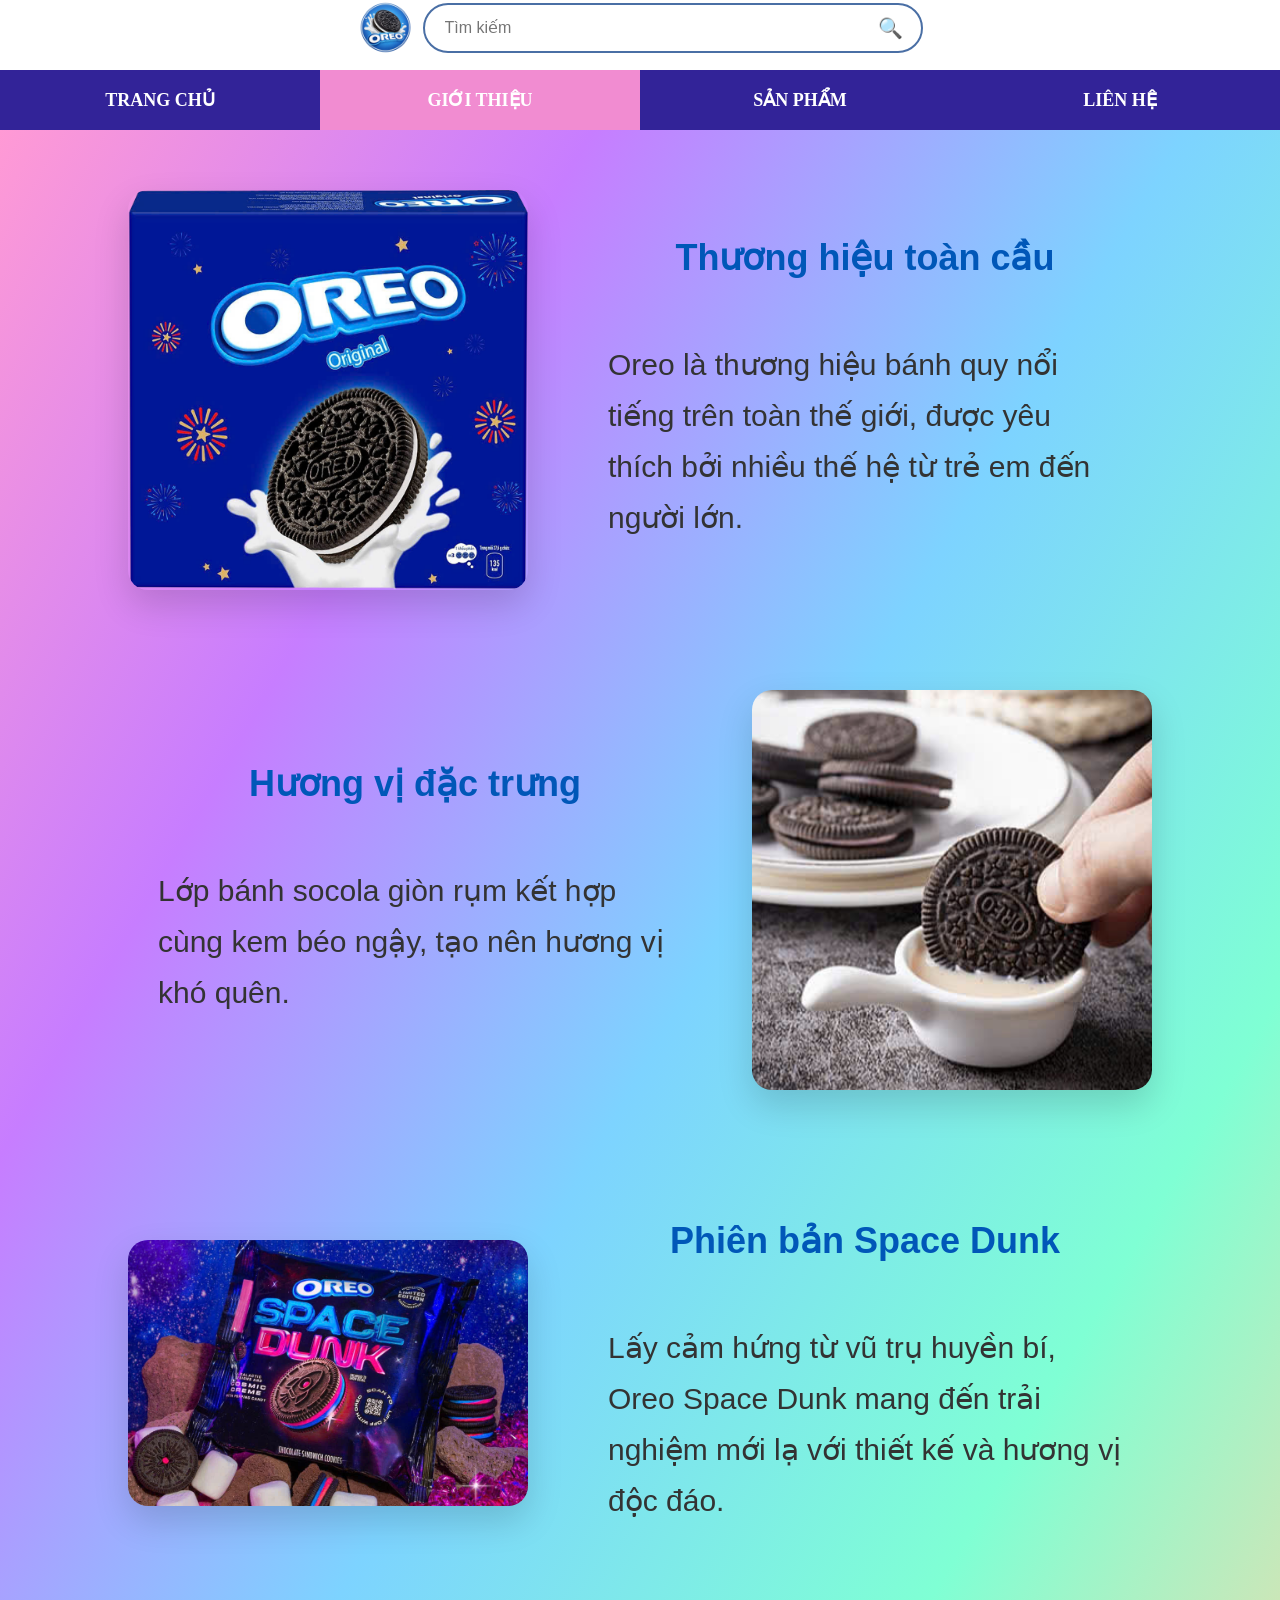
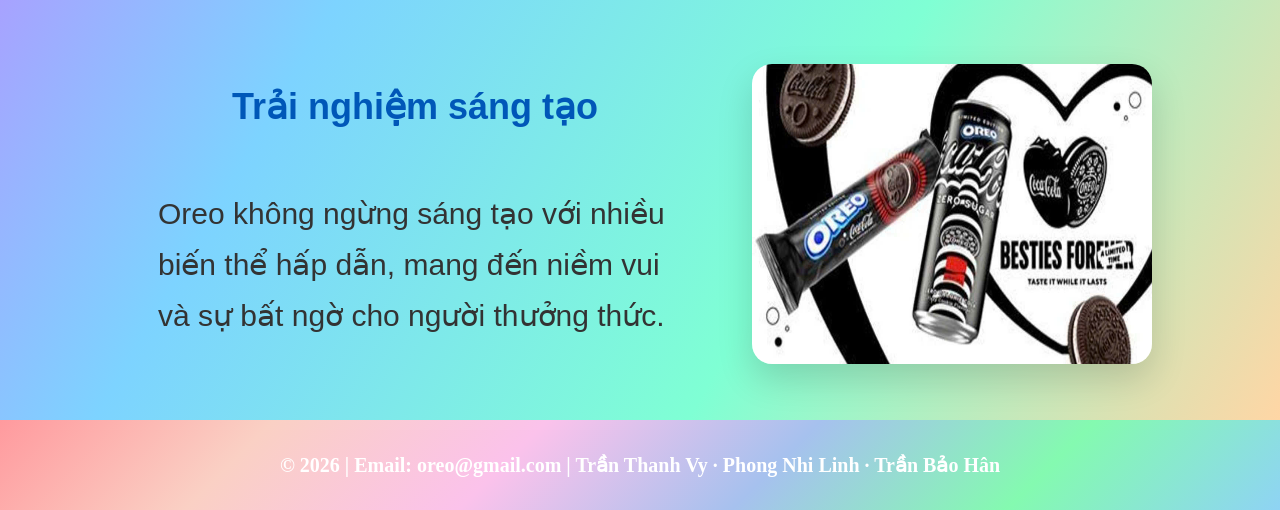
==== tranggth.html @ c97ed1bd "Add files via upload" ====
<!doctype html>
<html>
<head>
<meta charset="utf-8">
<title>Giới thiệu</title>
	<link rel="stylesheet" type="text/css" href="dinhdangtranggth.css">
	<script language="javascript" src="kiemtratranggth.js"></script>
</head>

<body>
	<div class="search-wrap">
   	 <img src="images/logo-oreo.png" alt="logo">
	
		<div class="search-box">
    	<input type="text" placeholder="Tìm kiếm">
    	<button>
       	 	🔍
    	</button>
		</div>
	</div>	
	<div class="menu-ngang">
				<ul>
					<li><a href="Web Oreo.html">TRANG CHỦ</a></li>
					<li><a href="tranggth.html" class="active">GIỚI THIỆU</a></li>
					<li><a href="trangsp.html">SẢN PHẨM</a></li>
					<li><a href="tranglh.html">LIÊN HỆ</a></li>
				</ul>
	</div>
	
	<section class="about-oreo">

  <div class="zigzag">
	  
    <div class="image">
      <img src="images/hopbanh-oreo.png" alt="Oreo truyền thống">
    </div>
    <div class="content">
      <h2>Thương hiệu toàn cầu</h2>
      <p>
        Oreo là thương hiệu bánh quy nổi tiếng trên toàn thế giới,
        được yêu thích bởi nhiều thế hệ từ trẻ em đến người lớn.
      </p>
    </div>
  </div>

  <div class="zigzag reverse">
    <div class="image">
      <img src="images/z7490210750496_cd7f9ef8a33cf98eaa60476849eaa782.jpg" alt="Hương vị Oreo">
    </div>
    <div class="content">
      <h2>Hương vị đặc trưng</h2>
      <p>
        Lớp bánh socola giòn rụm kết hợp cùng kem béo ngậy,
        tạo nên hương vị khó quên.
      </p>
    </div>
  </div>

  <div class="zigzag">
    <div class="image">
      <img src="images/z7490122293109_7f4e6c823f8b1d8d57dc3e7d073e5322.jpg" alt="Oreo Space Dunk">
    </div>
    <div class="content">
      <h2>Phiên bản Space Dunk</h2>
      <p>
        Lấy cảm hứng từ vũ trụ huyền bí, Oreo Space Dunk mang đến
        trải nghiệm mới lạ với thiết kế và hương vị độc đáo.
      </p>
    </div>
  </div>

  <div class="zigzag reverse">
    <div class="image">
      <img src="images/z7483384200951_838bb74fe89346adcf7da6c31854d8cf.jpg" alt="Trải nghiệm Oreo" height="300px">
    </div>
    <div class="content">
      <h2>Trải nghiệm sáng tạo</h2>
      <p>
        Oreo không ngừng sáng tạo với nhiều biến thể hấp dẫn,
        mang đến niềm vui và sự bất ngờ cho người thưởng thức.
      </p>
    </div>
  </div>	
</section>
	<footer>© 2026 | Email: oreo@gmail.com | Trần Thanh Vy · Phong Nhi Linh · Trần Bảo Hân</footer>
<button id="topBtn" onclick="topBack()">🍪</button>
</body>
</html>
---- dinhdangtranggth.css ----
@charset "utf-8";
* {
  margin: 0;
  padding: 0;
  box-sizing: border-box;
}
body 
{
	margin: 0;
	padding: 0;
	overflow-x: hidden;
   
}
.clear
{
	clear: both;
}
.wrapper
{
	width: 100%;
    margin: 0;

}
.header
{
  width: 100%;
}

@keyframes hologram {
  0% { background-position: 0% 50%; }
  50% { background-position: 100% 50%; }
  100% { background-position: 0% 50%; }
}

/* Content layout */
.content {
  max-width: 1000px;
  margin: auto;
  display: flex;
  align-items: center;
  gap: 40px;
  
  padding: 30px;
  border-radius: 20px;
}

/* Image */
.image img {
  width: 300px;
  display: block;
}

/* Text */
.text h1 {
  color: #1e4fa1;
  margin-bottom: 15px;
}

.text p {
  color: #333;
  line-height: 1.6;
}
.text-box {
  display: flex;
  flex-direction: column; /* ép title nằm trên p */
}
.title {
  position: relative;
  display: inline-block;
  font-size: 36px;
  color: #2b6cb0;
  z-index: 1;
}

.title::after {
  content: "";
  left: 0;
  bottom: 5px; /* điều chỉnh lên xuống */
  width: 100%;
  height: 12px;

  /* MÀU HOLOGRAM */
  background: linear-gradient(
    90deg,
    #ff9a9e,
    #fad0c4,
    #a1c4fd,
    #c2e9fb,
    #d4fc79
  );

  border-radius: 10px;
  z-index: -1;
}
.section {
  padding: 60px 0;
  position: relative;
}

.section::after {
  content: "";
  position: absolute;
  bottom: 0;
  width: 100%;
  height: 150px;

  background: linear-gradient(
    135deg,
    #a18cd1,
    #fbc2eb,
    #84fab0,
    #8fd3f4
  );

  z-index: -1;
}
.menu-ngang {
    width: 100%;
    height: 60px;
    background:#322398;
}

.menu-ngang ul {
    width: 100%;
    height: 100%;
    display: flex;
	padding: 0;
	margin: 0;
    list-style: none;
}

/* chia đều */
.menu-ngang li {
    flex: 1;
}

/* link phủ kín ô */
.menu-ngang li a {
    width: 100%;
    height: 100%;
    display: flex;
    justify-content: center;
    align-items: center;
    color: white;
	padding: 0;
    font-size: 18px;
    font-weight: bold;
    text-decoration: none;
    transition: background 0.3s;
}


/* màu hồng lan hết */
.menu-ngang li a:hover,
.menu-ngang li.active a {
    background: #F18CD1;
    color: black;
}

.menu-ngang a{
    text-decoration: none;
    padding: 15px 30px;
    color: white;
    background: #322398;
}

.menu-ngang a:hover{
    background: #F18CD1;
}

.menu-ngang a.active{
    background: #F18CD1;
}

.search-wrap {
  display: flex;
  align-items: center;
  justify-content: center;   /* căn giữa cả cụm */
  gap: 10px;
  margin-bottom: 15px;
}

/* LOGO */
.search-wrap img {
  width: 55px;
  height: auto;
}

/* SEARCH BOX */
.search-box {
  width: 500px;
  height: 50px;

  display: flex;
  align-items: center;

  border: 2px solid #4a6fa5;
  border-radius: 30px;
  background: #fff;
  overflow: hidden;
}

/* INPUT – XOÁ KHUNG VUÔNG */
.search-box input {
  flex: 1;
  height: 100%;

  border: none !important;
  outline: none !important;
  background: transparent !important;
  box-shadow: none !important;

  padding: 0 20px;
  font-size: 16px;

  appearance: none;
  -webkit-appearance: none;
  -moz-appearance: none;
}

/* INPUT KHI FOCUS */
.search-box input:focus {
  border: none !important;
  outline: none !important;
  box-shadow: none !important;
}

/* NÚT SEARCH */
.search-box button {
  width: 60px;
  height: 100%;

  border: none;
  background: transparent;
  cursor: pointer;
  font-size: 20px;
}

/* HIỆU ỨNG HOVER */
.search-box:hover {
  box-shadow: 0 4px 12px rgba(0,0,0,0.15);
}

.about-oreo {
  padding: 60px 10%;
  background: linear-gradient(
    120deg,
    #ff9ad5,
    #c77dff,
    #7dd3ff,
    #7fffd4,
    #ffd6a5
  );
 animation: hologram 10s ease infinite;
	height: 1890px;
}

.zigzag {
  display: flex;
  align-items: center;
  gap: 50px;
  margin-bottom: 100px;
}

.zigzag.reverse {
  flex-direction: row-reverse;
}

.image img {
  width: 420px;
  max-width: 400px;
  border-radius: 20px;
  box-shadow: 0 15px 35px rgba(0,0,0,0.15);
}

@font-face {
    font-family: 'MyBaloo';
    src: url('../fonts/Baloo2-Bold.ttf');
}

.content {
  display: flex;
  flex-direction: column; /* ép h2 nằm trên p */
  font-family: 'MyBaloo', sans-serif;
}

.content h2 {
  font-size: 36px;
  color: #0057b8; /* xanh Oreo */
  margin-bottom: 20px;
  font-weight: bold;
}

.content p {
  font-size: 30px;
  line-height: 1.7;
  color: #333;
}

#topBtn {
  position: fixed;
  bottom: 25px;
  right: 25px;
  width: 65px;
  height: 65px;
  border-radius: 50%;
  background: rgba(255,255,255,0.6);
  backdrop-filter: blur(10px);
  border: 1px solid rgba(255,255,255,0.4);
  font-size: 20px;
  display: none;
  cursor: pointer;
}

footer
{
	width: 100%;
	margin-left: 0px;
	padding: 15px 0;
	background:linear-gradient(
    135deg,
    #ff9a9e,
    #fad0c4,
    #fbc2eb,
    #a6c1ee,
    #84fab0,
    #8fd3f4
  );
	display: flex;
    justify-content: center;
    align-items: center;
	color: white;
	height: 90px;
	font-size: 20px;
	font-weight: bold;
}
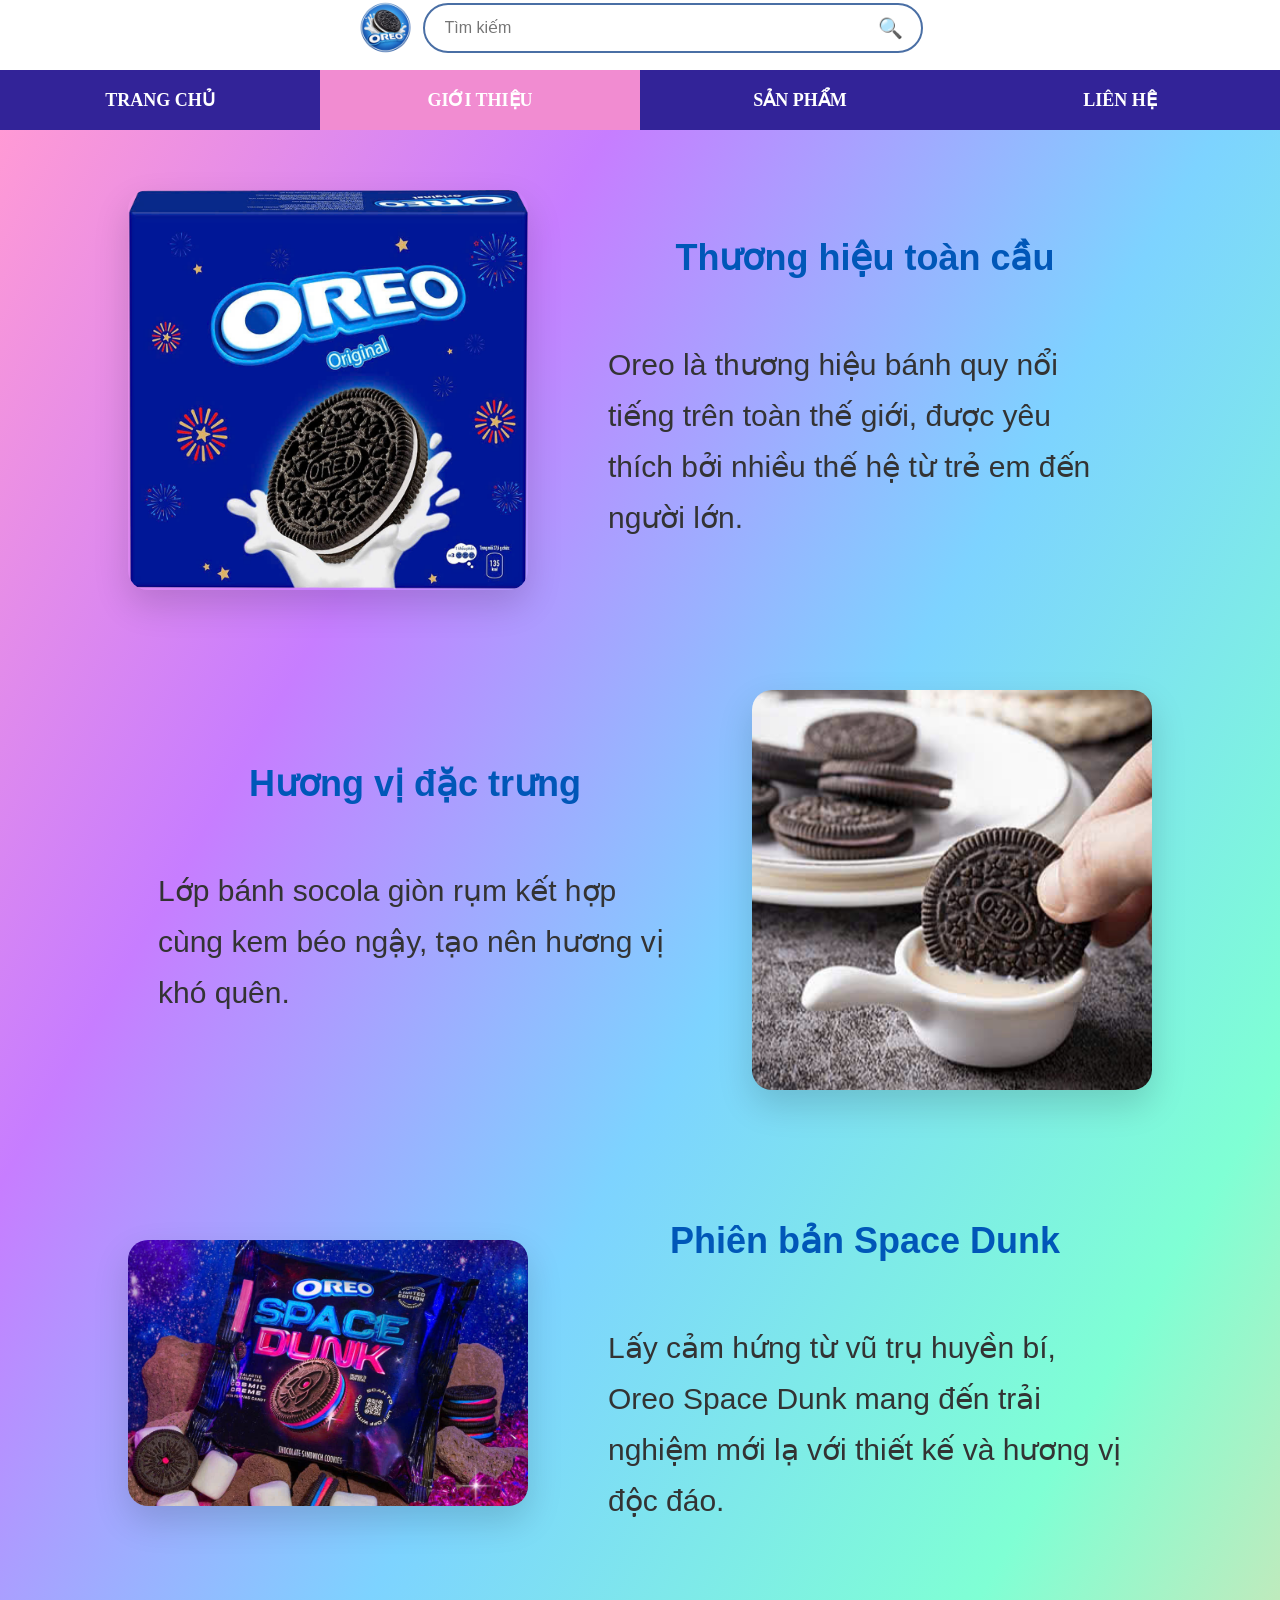
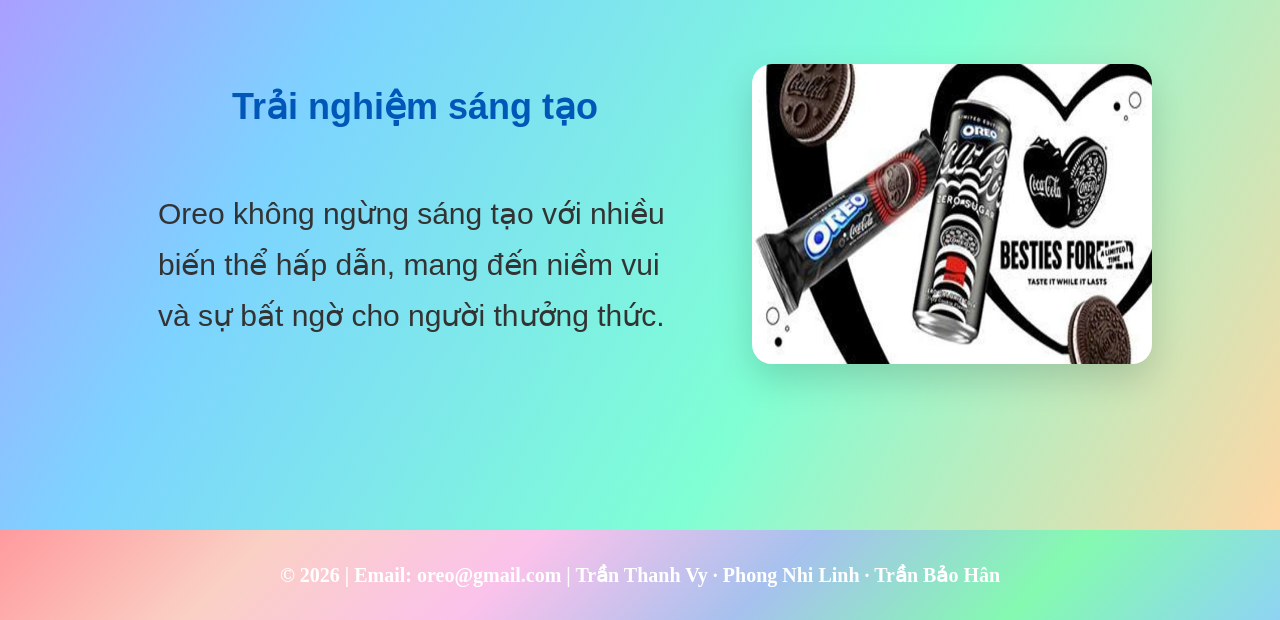
==== commit 7e6ef33a: "Add files via upload" ====
--- a/tranggth.html
+++ b/tranggth.html
@@ -2,7 +2,7 @@
 <html>
 <head>
 <meta charset="utf-8">
-<title>Giới thiệu</title>
+<title>Oreo-Giới thiệu</title>
 	<link rel="stylesheet" type="text/css" href="dinhdangtranggth.css">
 	<script language="javascript" src="kiemtratranggth.js"></script>
 </head>
@@ -20,7 +20,7 @@
 	</div>	
 	<div class="menu-ngang">
 				<ul>
-					<li><a href="Web Oreo.html">TRANG CHỦ</a></li>
+					<li><a href="index.html">TRANG CHỦ</a></li>
 					<li><a href="tranggth.html" class="active">GIỚI THIỆU</a></li>
 					<li><a href="trangsp.html">SẢN PHẨM</a></li>
 					<li><a href="tranglh.html">LIÊN HỆ</a></li>
--- a/dinhdangtranggth.css
+++ b/dinhdangtranggth.css
@@ -102,7 +102,7 @@
   position: absolute;
   bottom: 0;
   width: 100%;
-  height: 150px;
+  height: 650px;
 
   background: linear-gradient(
     135deg,
@@ -252,7 +252,7 @@
     #ffd6a5
   );
  animation: hologram 10s ease infinite;
-	height: 1890px;
+	height: 2000px;
 }
 
 .zigzag {
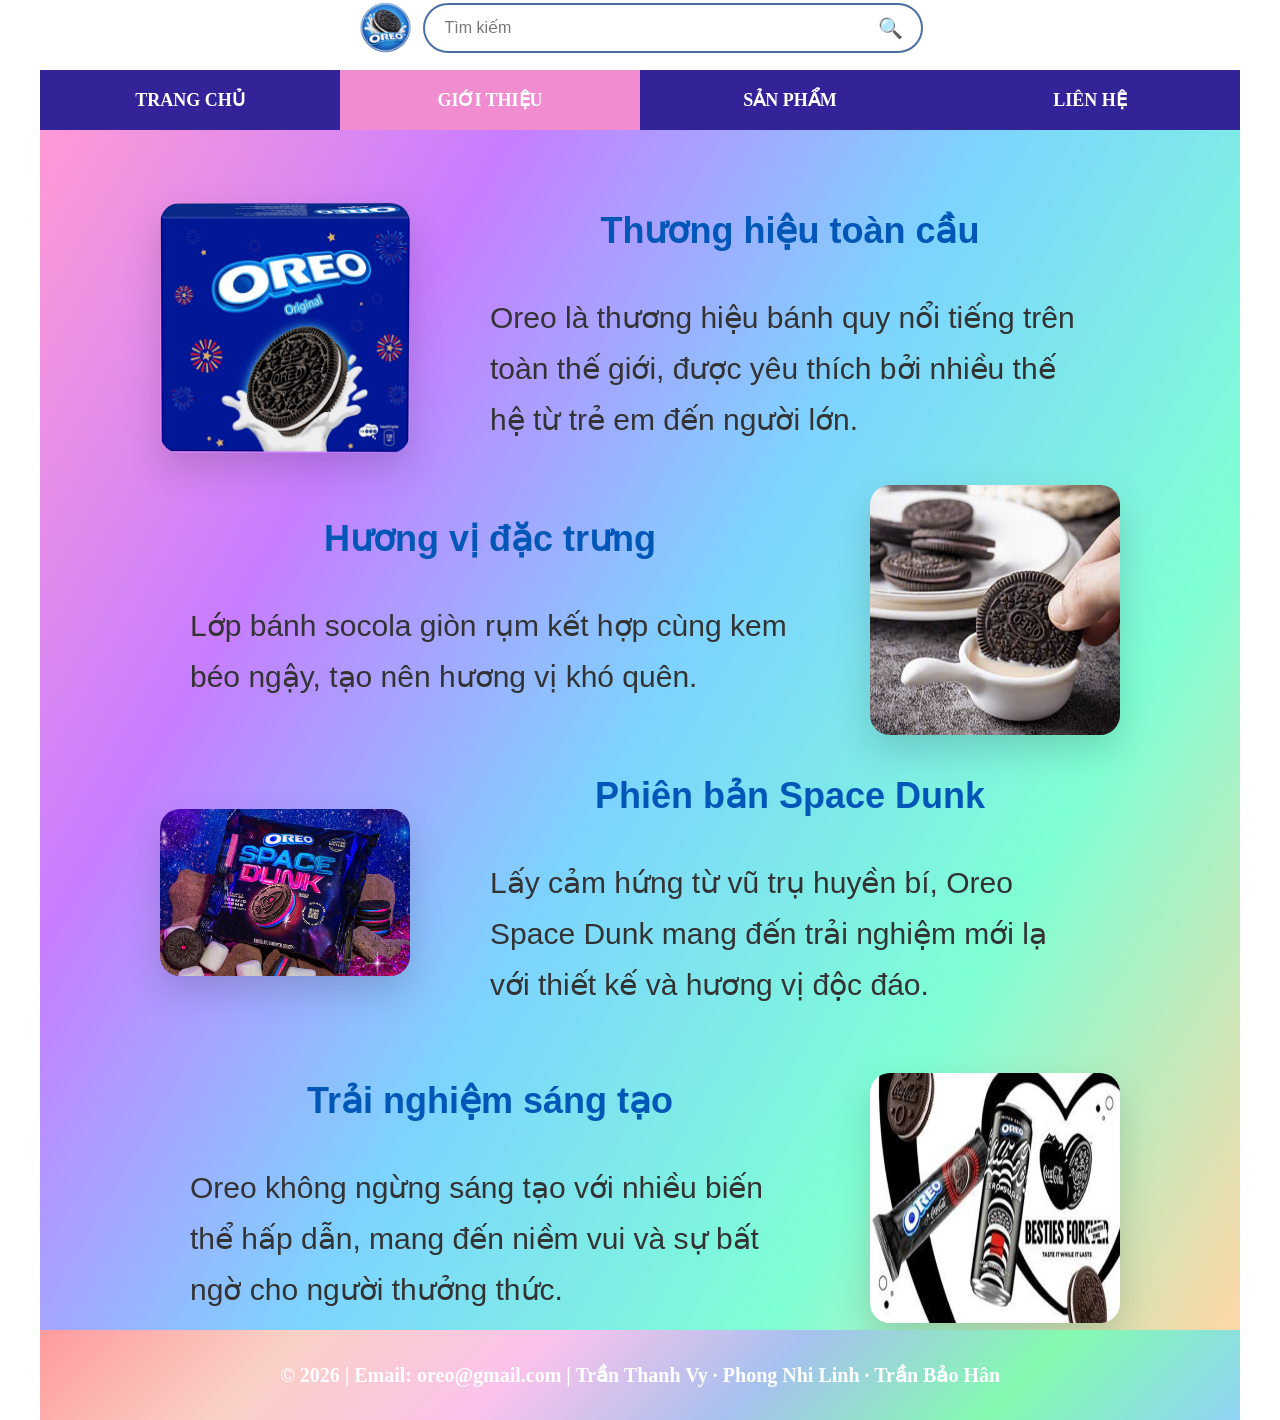
==== commit 65dcb004: "Add files via upload" ====
--- a/tranggth.html
+++ b/tranggth.html
@@ -71,7 +71,7 @@
 
   <div class="zigzag reverse">
     <div class="image">
-      <img src="images/z7483384200951_838bb74fe89346adcf7da6c31854d8cf.jpg" alt="Trải nghiệm Oreo" height="300px">
+      <img src="images/z7483384200951_838bb74fe89346adcf7da6c31854d8cf.jpg" alt="Trải nghiệm Oreo" height="250px">
     </div>
     <div class="content">
       <h2>Trải nghiệm sáng tạo</h2>
--- a/dinhdangtranggth.css
+++ b/dinhdangtranggth.css
@@ -6,7 +6,8 @@
 }
 body 
 {
-	margin: 0;
+	margin:auto;
+	width: 1200px;
 	padding: 0;
 	overflow-x: hidden;
    
@@ -46,14 +47,14 @@
 
 /* Image */
 .image img {
-  width: 300px;
+  width: 200px;
   display: block;
 }
 
 /* Text */
 .text h1 {
   color: #1e4fa1;
-  margin-bottom: 15px;
+  margin-bottom: 10px;
 }
 
 .text p {
@@ -242,7 +243,7 @@
 }
 
 .about-oreo {
-  padding: 60px 10%;
+  padding: 50px 10%;
   background: linear-gradient(
     120deg,
     #ff9ad5,
@@ -252,14 +253,14 @@
     #ffd6a5
   );
  animation: hologram 10s ease infinite;
-	height: 2000px;
+	height: 1200px;
 }
 
 .zigzag {
   display: flex;
   align-items: center;
   gap: 50px;
-  margin-bottom: 100px;
+  margin-bottom: 10px;
 }
 
 .zigzag.reverse {
@@ -267,8 +268,8 @@
 }
 
 .image img {
-  width: 420px;
-  max-width: 400px;
+  width: 250px;
+  max-width: 300px;
   border-radius: 20px;
   box-shadow: 0 15px 35px rgba(0,0,0,0.15);
 }
@@ -287,7 +288,7 @@
 .content h2 {
   font-size: 36px;
   color: #0057b8; /* xanh Oreo */
-  margin-bottom: 20px;
+  margin-bottom: 0px;
   font-weight: bold;
 }
 
@@ -333,4 +334,5 @@
 	height: 90px;
 	font-size: 20px;
 	font-weight: bold;
+	position: relative;
 }
